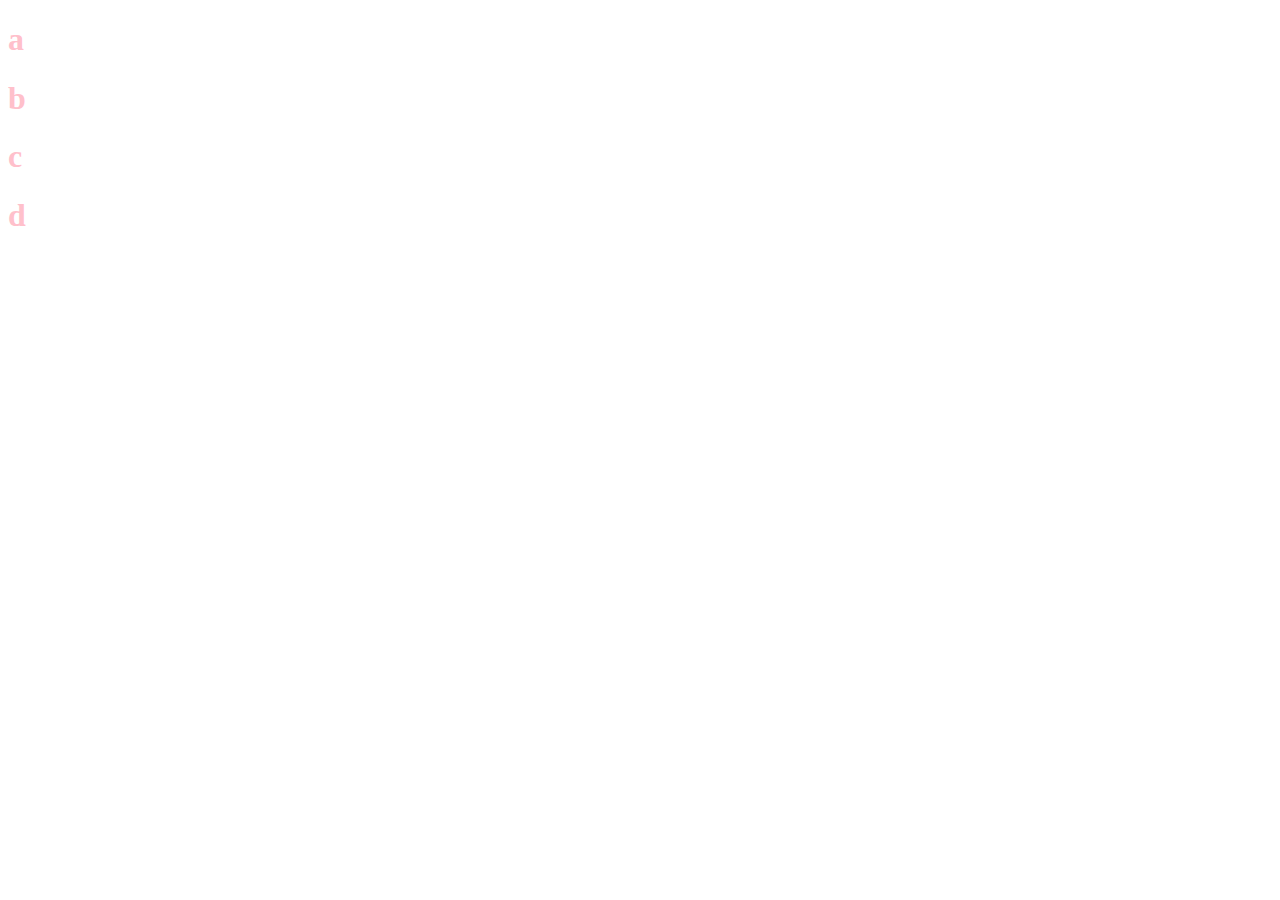
==== index.html @ d18d928d "Create index.html" ====
<!DOCTYPE html>
<html lang="en">
<head>
    <meta charset="UTF-8">
    <meta http-equiv="X-UA-Compatible" content="IE=edge">
    <meta name="viewport" content="width=device-width, initial-scale=1.0">
    <title>Document</title>

    <style>
        div {
            color: pink;
        }
    </style>
</head>
<body>
    <div>
        <h1>a</h1>
        <h1>b</h1>
        <h1>c</h1>
        <h1>d</h1>
    </div>
</body>
</html>
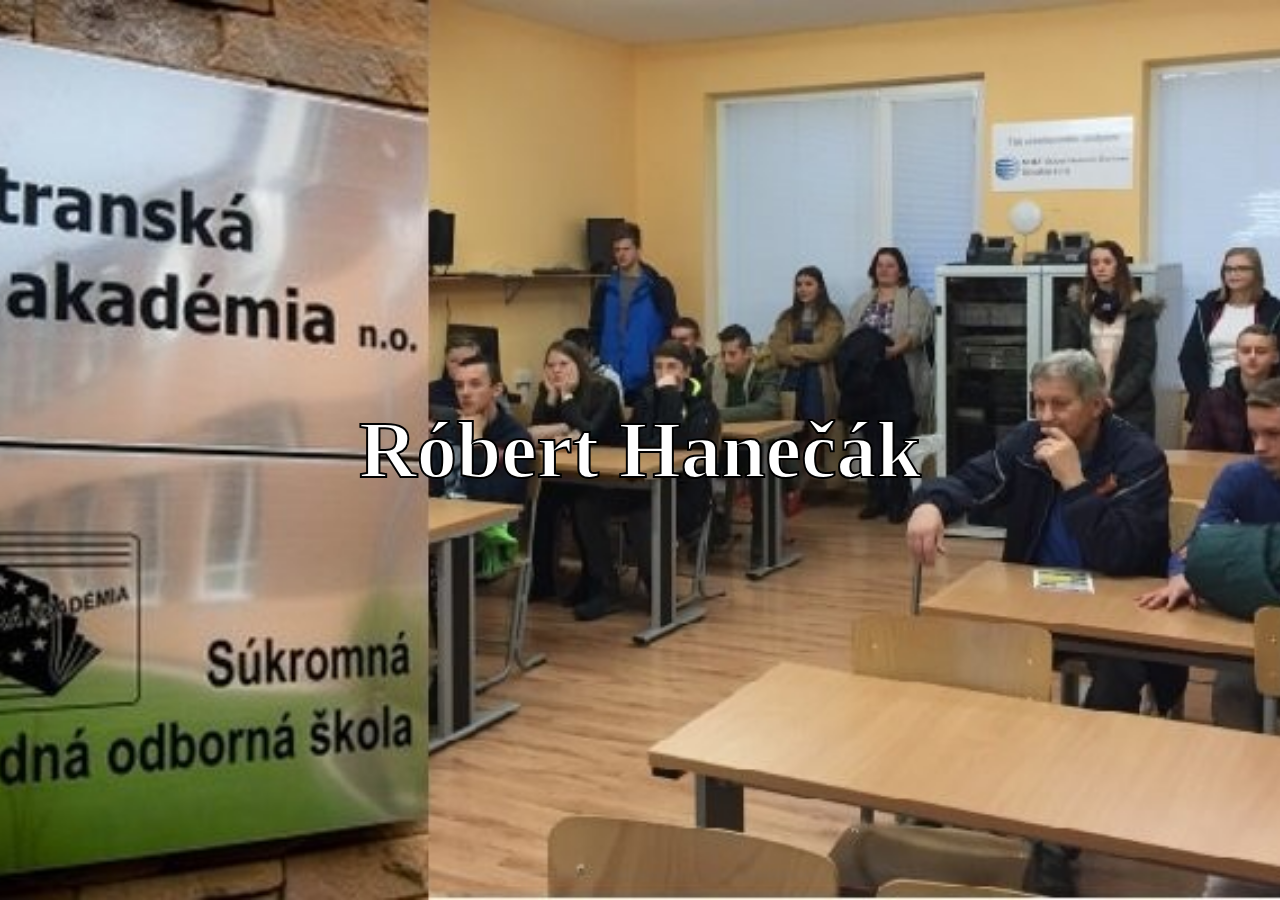
==== commit 8344ff70: "Add files via upload" ====
--- a/index.html
+++ b/index.html
@@ -1,23 +1,39 @@
-<!DOCTYPE html>
-<html lang="en">
-<head>
-    <meta charset="UTF-8">
-    <meta http-equiv="X-UA-Compatible" content="IE=edge">
-    <meta name="viewport" content="width=device-width, initial-scale=1.0">
-    <title>Document</title>
-
-    <style>
-        div {
-            color: pink;
-        }
-    </style>
-</head>
-<body>
-    <div>
-        <h1>a</h1>
-        <h1>b</h1>
-        <h1>c</h1>
-        <h1>d</h1>
-    </div>
-</body>
-</html>
+<!DOCTYPE html>
+<html lang="en">
+<head>
+    <meta charset="UTF-8">
+    <meta http-equiv="X-UA-Compatible" content="IE=edge">
+    <meta name="viewport" content="width=device-width, initial-scale=1.0">
+    <title>Moja super stranka</title>
+
+    <style>
+    html { 
+        background: url(bg.jpg) no-repeat center center fixed; 
+        -webkit-background-size: cover;
+        -moz-background-size: cover;
+        -o-background-size: cover;
+        background-size: cover;
+    }
+
+    .center {
+        text-align: center;
+        position: fixed;
+        top: 50%;
+        left: 50%;
+        transform: translate(-50%, -50%);
+    }
+
+    #meno {
+        color: #fff;
+        font-size: 5em !important;
+        -webkit-text-stroke-width: 2px;
+        -webkit-text-stroke-color: black;
+    }
+    </style>
+</head>
+<body>
+    <div class="center">
+        <h1 id="meno">Róbert Hanečák</h1>
+    </div>
+</body>
+</html>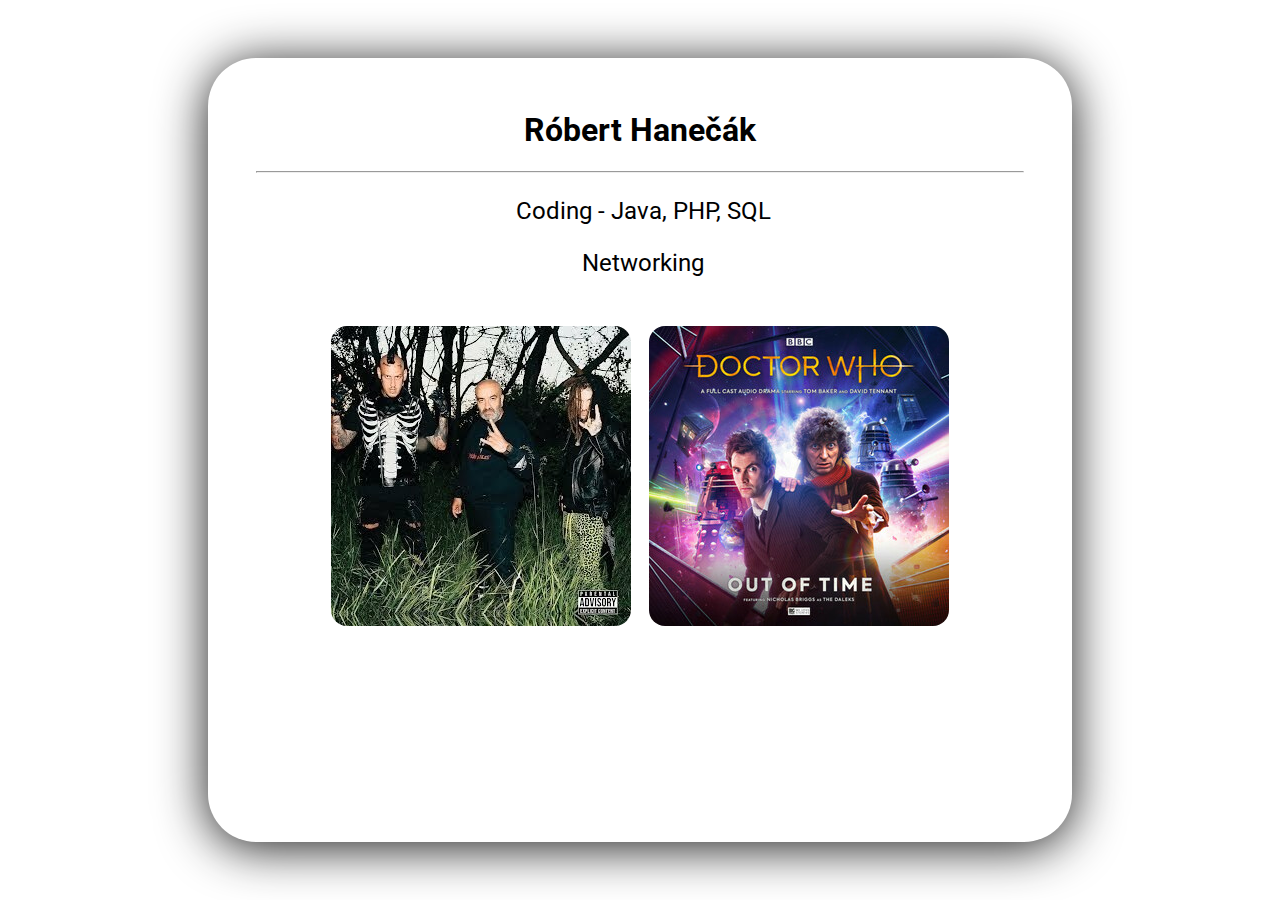
==== commit 6cb2e1ef: "Move portfolio" ====
--- a/index.html
+++ b/index.html
@@ -1,39 +1,36 @@
-<!DOCTYPE html>
-<html lang="en">
-<head>
-    <meta charset="UTF-8">
-    <meta http-equiv="X-UA-Compatible" content="IE=edge">
-    <meta name="viewport" content="width=device-width, initial-scale=1.0">
-    <title>Moja super stranka</title>
-
-    <style>
-    html { 
-        background: url(bg.jpg) no-repeat center center fixed; 
-        -webkit-background-size: cover;
-        -moz-background-size: cover;
-        -o-background-size: cover;
-        background-size: cover;
-    }
-
-    .center {
-        text-align: center;
-        position: fixed;
-        top: 50%;
-        left: 50%;
-        transform: translate(-50%, -50%);
-    }
-
-    #meno {
-        color: #fff;
-        font-size: 5em !important;
-        -webkit-text-stroke-width: 2px;
-        -webkit-text-stroke-color: black;
-    }
-    </style>
-</head>
-<body>
-    <div class="center">
-        <h1 id="meno">Róbert Hanečák</h1>
-    </div>
-</body>
+<!doctype html>
+<html lang="en">
+<head>
+    <meta charset="UTF-8">
+    <meta name="viewport"
+          content="width=device-width, user-scalable=no, initial-scale=1.0, maximum-scale=1.0, minimum-scale=1.0">
+    <meta http-equiv="X-UA-Compatible" content="ie=edge">
+    <title>Moja najsamlepsia stranka</title>
+
+    <link rel="stylesheet" href="css/mystyle.css">
+
+    <link rel="preconnect" href="https://fonts.googleapis.com">
+    <link rel="preconnect" href="https://fonts.gstatic.com" crossorigin>
+    <link href="https://fonts.googleapis.com/css2?family=Roboto&display=swap" rel="stylesheet">
+    <link rel="stylesheet" href="https://cdnjs.cloudflare.com/ajax/libs/font-awesome/6.0.0-beta3/css/all.min.css" integrity="sha512-Fo3rlrZj/k7ujTnHg4CGR2D7kSs0v4LLanw2qksYuRlEzO+tcaEPQogQ0KaoGN26/zrn20ImR1DfuLWnOo7aBA==" crossorigin="anonymous" referrerpolicy="no-referrer" />
+</head>
+<body>
+    <div class="container">
+        <h1>Róbert Hanečák</h1>
+        <hr>
+        <p><i class="fas fa-laptop-code fa-fw"></i>&nbsp;Coding - Java, PHP, SQL</p>
+        <p><i class="fas fa-network-wired fa-fw"></i>&nbsp;Networking</p>
+
+        <table class="obrazkova-tabulka">
+            <tr>
+                <td>
+                    <a href="https://www.youtube.com/channel/UCp_vyuHN-8Tl9KUfnlpkipQ" target="_new"><img src="img/band.jpg" alt="DMS"></a>
+                </td>
+                <td>
+                    <a href="https://www.imdb.com/title/tt0436992/" target="_new"><img src="img/movie.jpg" alt="Doctor Who"></a>
+                </td>
+            </tr>
+        </table>
+    </div>
+</body>
 </html>--- a/css/mystyle.css
+++ b/css/mystyle.css
@@ -0,0 +1,62 @@
+body {
+    background: url("../img/bg.jpg") no-repeat center center fixed;
+    -webkit-background-size: cover;
+    -moz-background-size: cover;
+    -o-background-size: cover;
+    background-size: cover;
+
+    height: 100%;
+
+    font-family: 'Roboto', sans-serif;
+}
+
+.container {
+    width: 60%;
+    height: 80%;
+    background-color: white;
+    position: absolute;
+    left: 50%;
+    top: 50%;
+    -webkit-transform: translate(-50%, -50%);
+    transform: translate(-50%, -50%);
+
+    border-radius: 3em;
+    padding: 2em 3em;
+
+    box-shadow: rgba(0, 0, 0, 0.9) 0 5px 50px;
+
+    text-align: center !important;
+}
+
+.container p {
+    font-size: 1.5em;
+}
+
+.obrazkova-tabulka {
+    margin: 2em auto;
+
+    border-collapse: separate;
+    border-spacing: 16px;
+
+    table-layout: fixed;
+}
+
+.obrazkova-tabulka img {
+    max-width: 100%;
+    height: auto;
+
+    border-radius: 1em;
+}
+
+.obrazkova-tabulka img {
+    -webkit-transform: scale(1);
+    transform: scale(1);
+    -webkit-transition: .3s ease-in-out;
+    transition: .3s ease-in-out;
+
+    overflow: hidden;
+}
+.obrazkova-tabulka img:hover {
+    -webkit-transform: scale(1.07);
+    transform: scale(1.07);
+}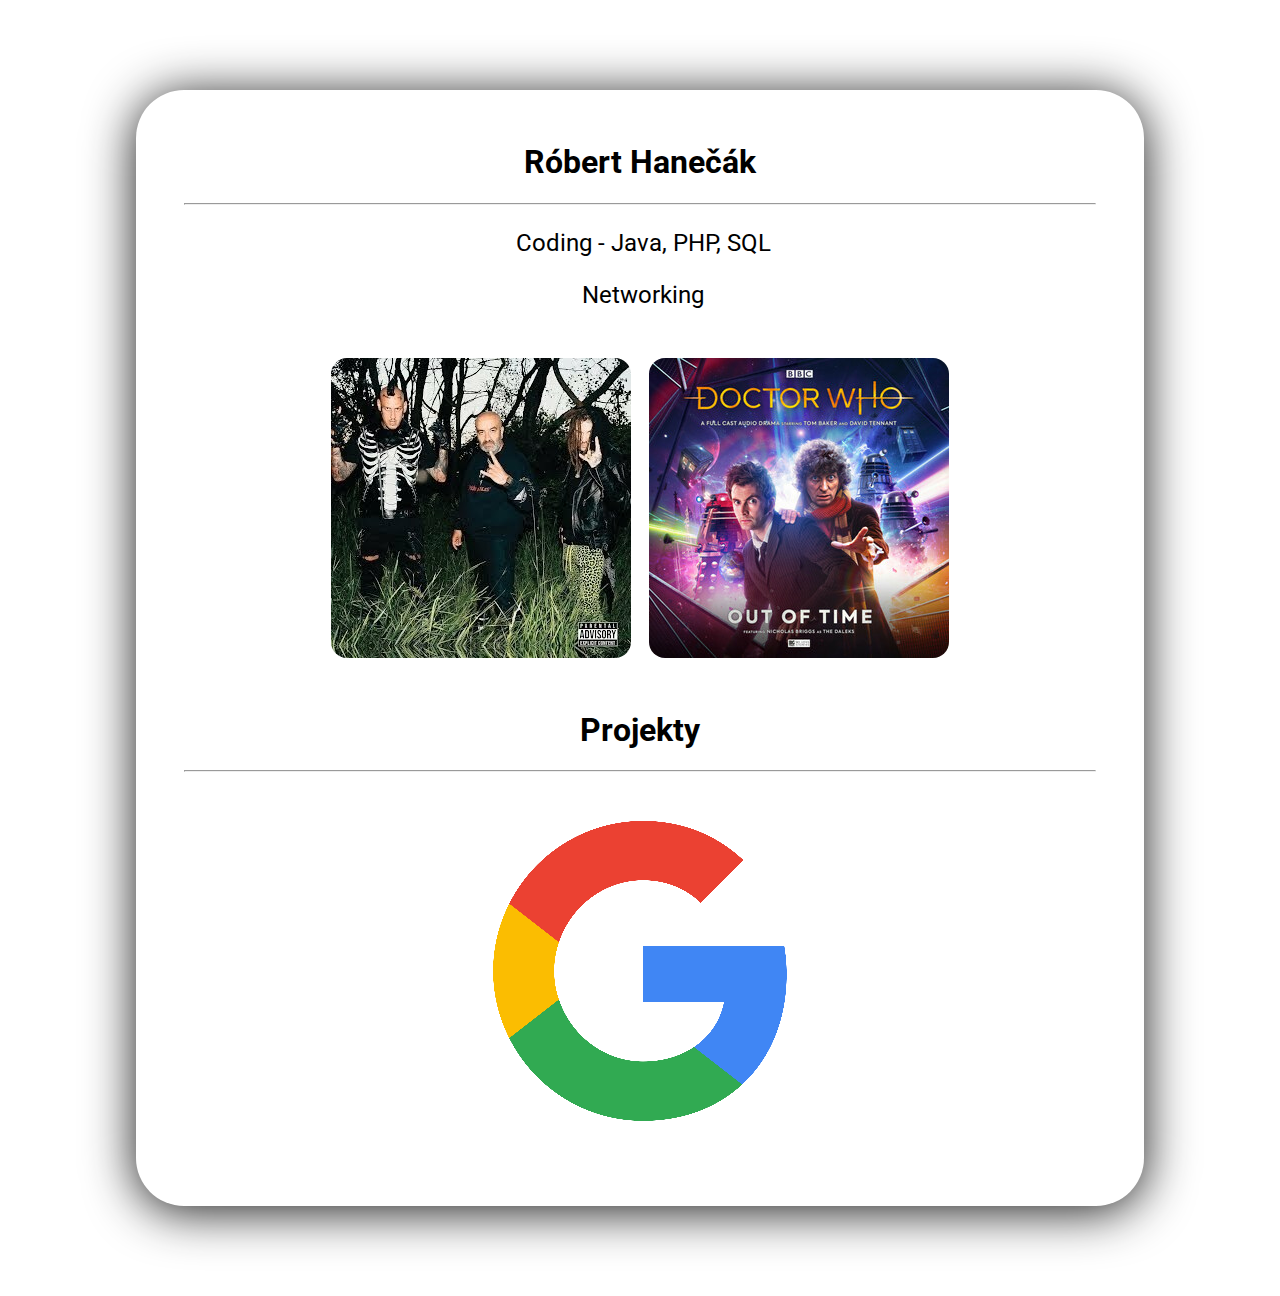
==== commit 0a3b0f5c: "Projekty sekcia" ====
--- a/index.html
+++ b/index.html
@@ -5,7 +5,7 @@
     <meta name="viewport"
           content="width=device-width, user-scalable=no, initial-scale=1.0, maximum-scale=1.0, minimum-scale=1.0">
     <meta http-equiv="X-UA-Compatible" content="ie=edge">
-    <title>Moja najsamlepsia stranka</title>
+    <title>Moje portfólio</title>
 
     <link rel="stylesheet" href="css/mystyle.css">
 
@@ -31,6 +31,16 @@
                 </td>
             </tr>
         </table>
+
+        <h1>Projekty</h1>
+        <hr>
+        <table class="obrazkova-tabulka">
+            <tr>
+                <td>
+                    <a href="/projekty/vyhladavac/" target="_new"><img src="img/google.png" alt="Google"></a>
+                </td>
+            </tr>
+        </table>
     </div>
 </body>
 </html>--- a/css/mystyle.css
+++ b/css/mystyle.css
@@ -11,14 +11,9 @@
 }
 
 .container {
-    width: 60%;
-    height: 80%;
+    margin: 10vh 10vw;
+
     background-color: white;
-    position: absolute;
-    left: 50%;
-    top: 50%;
-    -webkit-transform: translate(-50%, -50%);
-    transform: translate(-50%, -50%);
 
     border-radius: 3em;
     padding: 2em 3em;
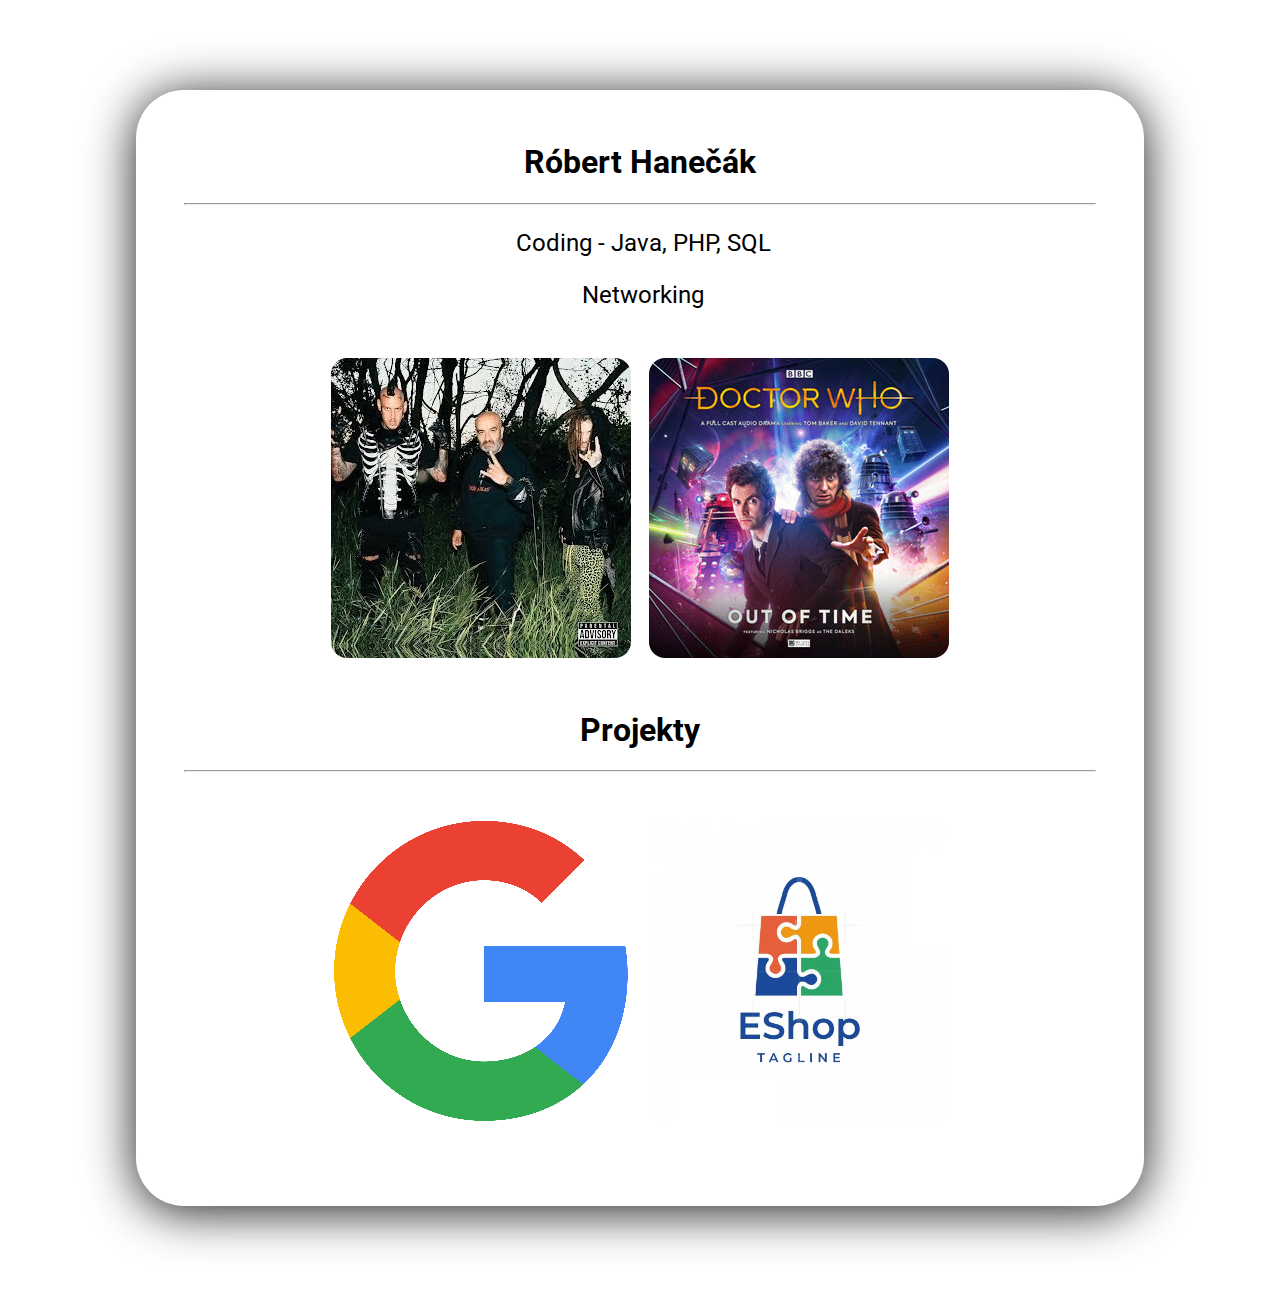
==== commit 827085ff: "Eshop" ====
--- a/index.html
+++ b/index.html
@@ -39,6 +39,9 @@
                 <td>
                     <a href="/projekty/vyhladavac/" target="_new"><img src="img/google.png" alt="Google"></a>
                 </td>
+                <td>
+                    <a href="/projekty/eshop/" target="_new"><img src="projekty/eshop/img/EShop.webp" alt="EShop"></a>
+                </td>
             </tr>
         </table>
     </div>
--- a/css/mystyle.css
+++ b/css/mystyle.css
@@ -40,6 +40,8 @@
     max-width: 100%;
     height: auto;
 
+    width: 300px;
+    height: 300px;
     border-radius: 1em;
 }
 
